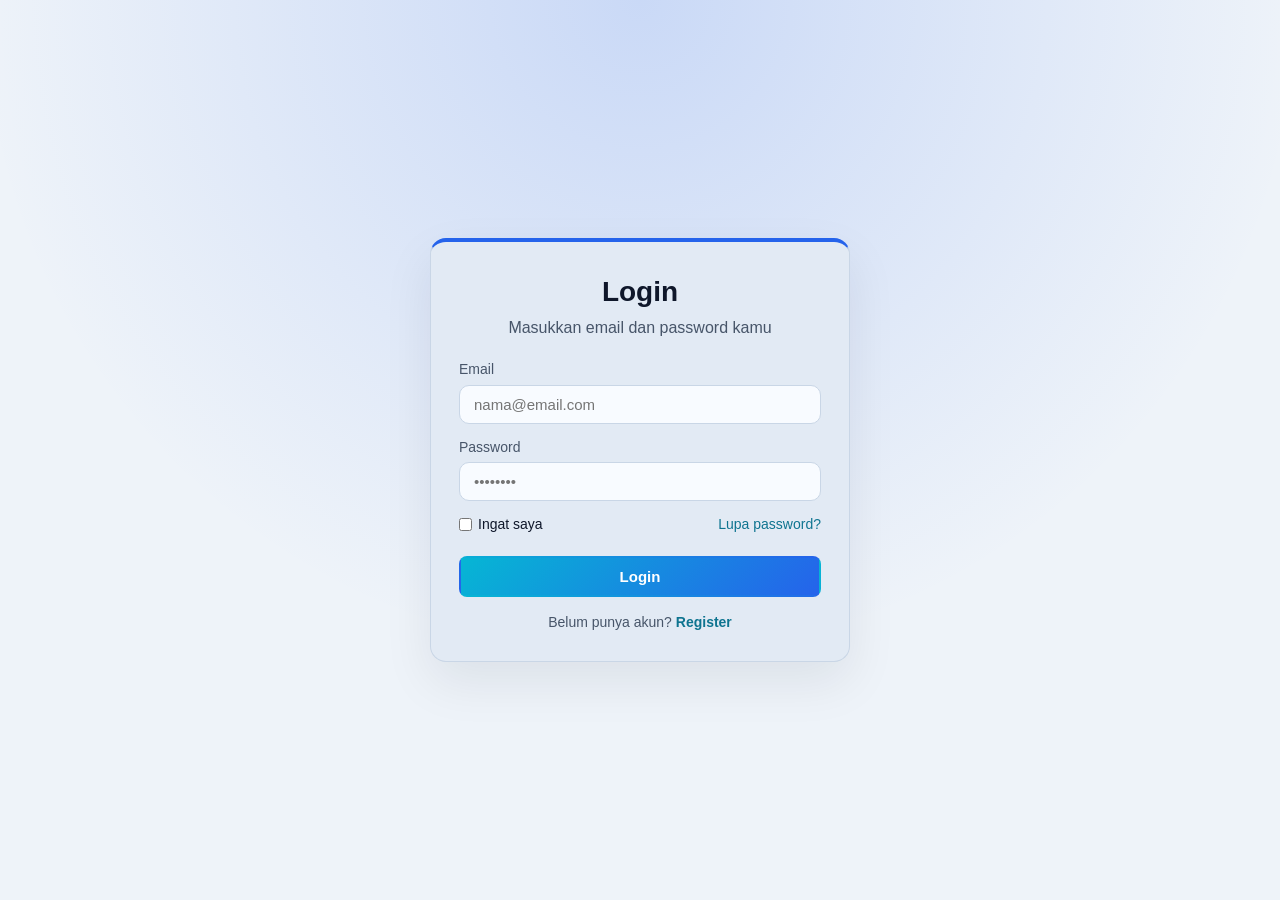
==== login.html @ 0f68f154 "landing page terbaru" ====
<!DOCTYPE html>
<html lang="id">
<head>
  <meta charset="UTF-8">
  <meta name="viewport" content="width=device-width, initial-scale=1.0">
  <title>Login - M.Khairul Umardi Latif</title>
  <link rel="stylesheet" href="style.css?v=5">
</head>
<body class="auth-page">
  <div class="auth-card">
    <h2>Login</h2>
    <p class="subtitle">Masukkan email dan password kamu</p>

    <form action="index.html">
      <div class="form-group">
        <label for="email">Email</label>
        <input type="email" id="email" placeholder="nama@email.com" required>
      </div>
      <div class="form-group">
        <label for="password">Password</label>
        <input type="password" id="password" placeholder="••••••••" required>
      </div>
      <div class="form-row">
        <label class="checkbox"><input type="checkbox"> Ingat saya</label>
        <a href="#">Lupa password?</a>
      </div>
      <button type="submit" class="btn btn-primary btn-block">Login</button>
    </form>

    <p class="switch">Belum punya akun? <a href="register.html">Register</a></p>
  </div>
</body>
</html>
---- style.css ----
/* ===== WARNA ===== */
:root {
  --bg: #eef3f9;       /* latar halaman */
  --white: #ffffff;    /* latar kartu & navbar */
  --border: #d5dfeb;   /* garis tepi */
  --primary: #2563eb;  /* warna utama (biru) */
  --primary-dark: #1d4ed8;
  --text: #0f172a;     /* teks utama */
  --muted: #475569;    /* teks abu */
}

/* ===== DASAR ===== */
* { margin: 0; padding: 0; box-sizing: border-box; }
body {
  font-family: Arial, sans-serif;
  background: var(--bg);
  color: var(--text);
  line-height: 1.6;
  /* supaya footer selalu di paling bawah layar */
  min-height: 100vh;
  display: flex;
  flex-direction: column;
}
a { color: var(--primary); text-decoration: none; }

/* ===== TOMBOL ===== */
.btn {
  display: inline-block;
  padding: 10px 20px;
  border: 2px solid var(--primary);
  border-radius: 8px;
  font-weight: bold;
  font-size: 15px;
  cursor: pointer;
}
.btn-primary { background: var(--primary); color: var(--white); }
.btn-primary:hover { background: var(--primary-dark); border-color: var(--primary-dark); }
.btn-outline { background: transparent; color: var(--primary); }
.btn-outline:hover { background: var(--primary); color: var(--white); }
.btn-block { width: 100%; margin-top: 10px; }

/* ===== NAVBAR ===== */
.navbar {
  display: flex;
  justify-content: flex-end; /* tombol Login & Register di kanan */
  align-items: center;
  padding: 16px 8%;
  background: var(--white);
  border-bottom: 1px solid var(--border);
}
.navbar nav { display: flex; gap: 10px; }

/* ===== HERO ===== */
.hero {
  flex: 1; /* isi ruang kosong, footer terdorong ke bawah */
  display: flex;
  flex-direction: column;
  justify-content: center;
  align-items: center;
  text-align: center;
  padding: 80px 8%;
}
.hero h1 { font-size: 40px; margin-bottom: 24px; }

/* ===== FOOTER ===== */
.footer {
  text-align: center;
  padding: 20px;
  background: var(--white);
  border-top: 1px solid var(--border);
  color: var(--muted);
}

/* ===== HALAMAN LOGIN & REGISTER ===== */
.auth-page {
  min-height: 100vh;
  display: flex;
  justify-content: center;
  align-items: center;
  padding: 40px 16px;
  /* cahaya biru tipis di bagian atas */
  background: radial-gradient(circle at top, rgba(37, 99, 235, 0.18), transparent 60%), var(--bg);
}
.auth-card {
  width: 100%;
  max-width: 420px;
  background: #e2eaf4;
  border: 1px solid #c9d6e6;
  border-top: 4px solid var(--primary); /* garis biru di atas kartu */
  border-radius: 16px;
  padding: 28px 28px;
  box-shadow: 0 20px 50px rgba(15, 23, 42, 0.08);
}
.auth-card h2 { font-size: 28px; text-align: center; }
.subtitle { text-align: center; color: var(--muted); margin-bottom: 18px; }
.auth-card a { color: #0e7490; }
.auth-card .switch a { font-weight: bold; }

/* tombol gradasi cyan -> biru */
.auth-card .btn-primary {
  background: linear-gradient(135deg, #06b6d4, #2563eb);
  border-color: transparent;
}

/* ===== FORM ===== */
.form-group { margin-bottom: 12px; }
.form-group label { display: block; margin-bottom: 4px; font-size: 14px; color: var(--muted); }
.form-group input {
  width: 100%;
  padding: 10px 14px;
  background: #f8fbff;
  border: 1px solid #c9d6e6;
  border-radius: 10px;
  font-size: 15px;
}
.form-group input:focus {
  outline: none;
  border-color: var(--primary);
  box-shadow: 0 0 0 3px rgba(37, 99, 235, 0.2);
}
.form-row {
  display: flex;
  justify-content: space-between;
  align-items: center;
  margin-bottom: 10px;
  font-size: 14px;
}
.checkbox { display: flex; align-items: center; gap: 6px; font-size: 14px; margin-bottom: 10px; }
.form-row .checkbox { margin-bottom: 0; }
.switch { text-align: center; margin-top: 14px; font-size: 14px; color: var(--muted); }

/* ===== RESPONSIF (HP) ===== */
@media (max-width: 700px) {
  .navbar { flex-direction: column; gap: 12px; }
  .hero h1 { font-size: 28px; }
}
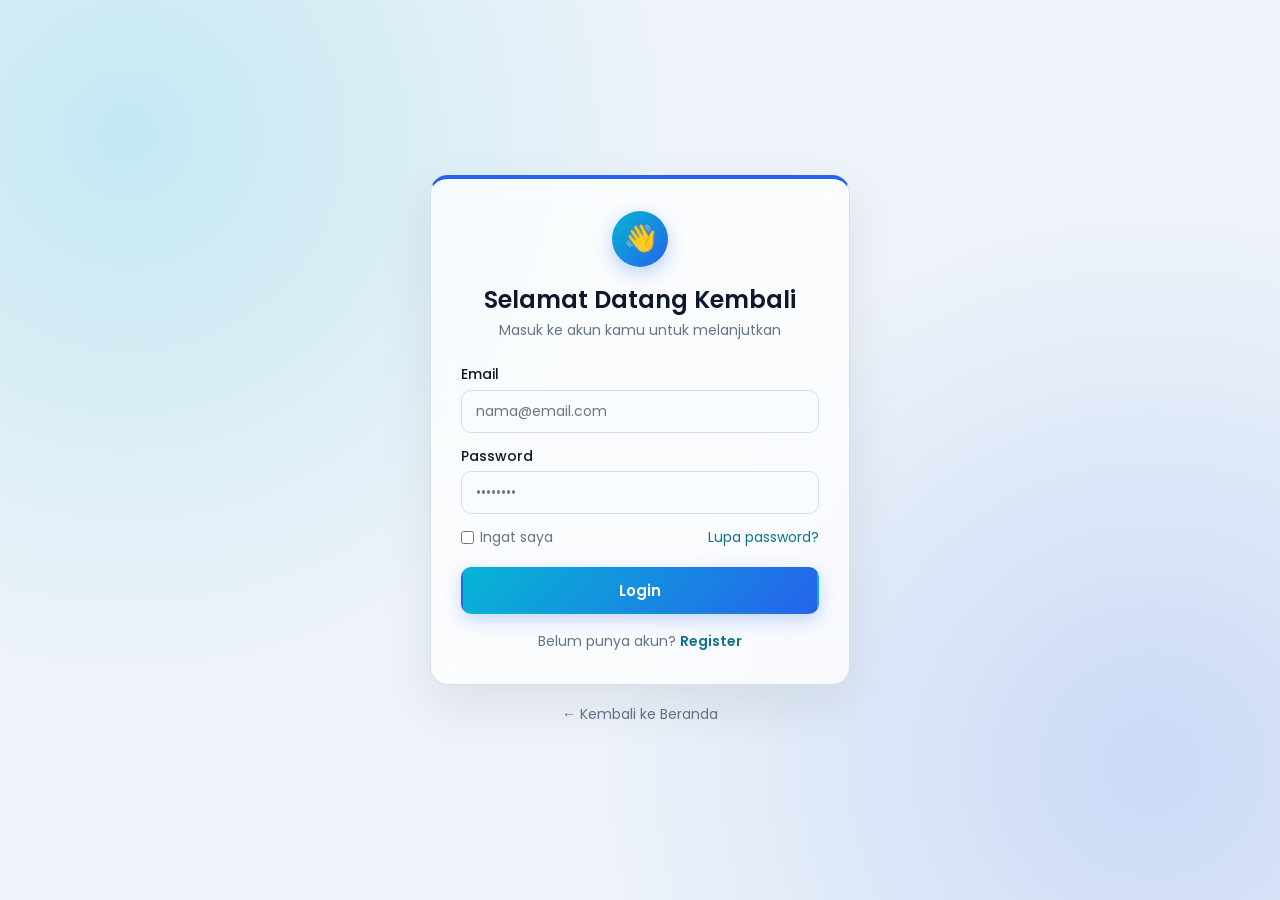
==== commit 39048c3f: "register dan login" ====
--- a/login.html
+++ b/login.html
@@ -4,12 +4,15 @@
   <meta charset="UTF-8">
   <meta name="viewport" content="width=device-width, initial-scale=1.0">
   <title>Login - M.Khairul Umardi Latif</title>
-  <link rel="stylesheet" href="style.css?v=5">
+  <link href="https://fonts.googleapis.com/css2?family=Poppins:wght@400;500;600;700&display=swap" rel="stylesheet">
+  <link rel="stylesheet" href="style.css?v=8">
 </head>
 <body class="auth-page">
+
   <div class="auth-card">
-    <h2>Login</h2>
-    <p class="subtitle">Masukkan email dan password kamu</p>
+    <div class="auth-icon">👋</div>
+    <h2>Selamat Datang Kembali</h2>
+    <p class="subtitle">Masuk ke akun kamu untuk melanjutkan</p>
 
     <form action="index.html">
       <div class="form-group">
@@ -29,5 +32,8 @@
 
     <p class="switch">Belum punya akun? <a href="register.html">Register</a></p>
   </div>
+
+  <a href="index.html" class="back-link">&larr; Kembali ke Beranda</a>
+
 </body>
 </html>
--- a/style.css
+++ b/style.css
@@ -1,51 +1,73 @@
 /* ===== WARNA ===== */
 :root {
-  --bg: #eef3f9;       /* latar halaman */
-  --white: #ffffff;    /* latar kartu & navbar */
-  --border: #d5dfeb;   /* garis tepi */
-  --primary: #2563eb;  /* warna utama (biru) */
-  --primary-dark: #1d4ed8;
-  --text: #0f172a;     /* teks utama */
-  --muted: #475569;    /* teks abu */
+  --bg: #eef3f9;        /* latar halaman */
+  --input: #f8fbff;     /* latar kotak input */
+  --border: #d5dfeb;    /* garis tepi */
+  --primary: #2563eb;   /* biru */
+  --link: #0e7490;      /* warna link */
+  --text: #0f172a;      /* teks utama */
+  --muted: #64748b;     /* teks abu */
+  --gradient: linear-gradient(135deg, #06b6d4, #2563eb); /* cyan -> biru */
 }
 
 /* ===== DASAR ===== */
 * { margin: 0; padding: 0; box-sizing: border-box; }
 body {
-  font-family: Arial, sans-serif;
-  background: var(--bg);
+  font-family: "Poppins", Arial, sans-serif;
   color: var(--text);
   line-height: 1.6;
-  /* supaya footer selalu di paling bawah layar */
+  /* dua cahaya lembut: cyan di kiri atas, biru di kanan bawah */
+  background:
+    radial-gradient(circle at 10% 15%, rgba(6, 182, 212, 0.18), transparent 40%),
+    radial-gradient(circle at 90% 85%, rgba(37, 99, 235, 0.18), transparent 40%),
+    var(--bg);
+  background-attachment: fixed;
+  /* supaya footer selalu di paling bawah */
   min-height: 100vh;
   display: flex;
   flex-direction: column;
 }
-a { color: var(--primary); text-decoration: none; }
+a { color: var(--link); text-decoration: none; }
 
 /* ===== TOMBOL ===== */
 .btn {
   display: inline-block;
-  padding: 10px 20px;
-  border: 2px solid var(--primary);
-  border-radius: 8px;
-  font-weight: bold;
+  padding: 10px 22px;
+  border: 2px solid transparent;
+  border-radius: 10px;
+  font-family: inherit;
+  font-weight: 600;
   font-size: 15px;
   cursor: pointer;
+  transition: 0.3s;
 }
-.btn-primary { background: var(--primary); color: var(--white); }
-.btn-primary:hover { background: var(--primary-dark); border-color: var(--primary-dark); }
-.btn-outline { background: transparent; color: var(--primary); }
-.btn-outline:hover { background: var(--primary); color: var(--white); }
-.btn-block { width: 100%; margin-top: 10px; }
+.btn-primary {
+  background: var(--gradient);
+  color: #fff;
+  box-shadow: 0 6px 18px rgba(37, 99, 235, 0.25);
+}
+.btn-primary:hover {
+  transform: translateY(-2px); /* tombol naik sedikit */
+  box-shadow: 0 10px 24px rgba(37, 99, 235, 0.35);
+}
+.btn-outline {
+  background: rgba(255, 255, 255, 0.6);
+  border-color: var(--primary);
+  color: var(--primary);
+}
+.btn-outline:hover { background: var(--primary); color: #fff; }
+.btn-lg { padding: 14px 30px; font-size: 16px; }
+.btn-block { width: 100%; margin-top: 8px; }
 
 /* ===== NAVBAR ===== */
 .navbar {
+  position: sticky;
+  top: 0;
   display: flex;
-  justify-content: flex-end; /* tombol Login & Register di kanan */
-  align-items: center;
+  justify-content: flex-end; /* tombol di kanan */
   padding: 16px 8%;
-  background: var(--white);
+  background: rgba(255, 255, 255, 0.6);
+  backdrop-filter: blur(10px); /* efek kaca buram */
   border-bottom: 1px solid var(--border);
 }
 .navbar nav { display: flex; gap: 10px; }
@@ -60,63 +82,89 @@
   text-align: center;
   padding: 80px 8%;
 }
-.hero h1 { font-size: 40px; margin-bottom: 24px; }
+.badge {
+  padding: 6px 16px;
+  border-radius: 50px;
+  background: rgba(6, 182, 212, 0.1);
+  border: 1px solid rgba(6, 182, 212, 0.35);
+  color: var(--link);
+  font-size: 14px;
+  font-weight: 500;
+  margin-bottom: 24px;
+}
+.hero h1 {
+  font-size: 52px;
+  font-weight: 700;
+  line-height: 1.2;
+  letter-spacing: -1px;
+  margin-bottom: 36px;
+}
+.gradient-text {
+  background: var(--gradient);
+  -webkit-background-clip: text;
+  background-clip: text;
+  color: transparent;
+}
+.hero-buttons { display: flex; gap: 14px; flex-wrap: wrap; justify-content: center; }
 
 /* ===== FOOTER ===== */
 .footer {
   text-align: center;
   padding: 20px;
-  background: var(--white);
   border-top: 1px solid var(--border);
   color: var(--muted);
+  font-size: 14px;
 }
 
 /* ===== HALAMAN LOGIN & REGISTER ===== */
 .auth-page {
-  min-height: 100vh;
-  display: flex;
   justify-content: center;
   align-items: center;
-  padding: 40px 16px;
-  /* cahaya biru tipis di bagian atas */
-  background: radial-gradient(circle at top, rgba(37, 99, 235, 0.18), transparent 60%), var(--bg);
+  padding: 32px 16px;
 }
 .auth-card {
   width: 100%;
   max-width: 420px;
-  background: #e2eaf4;
-  border: 1px solid #c9d6e6;
+  padding: 32px 30px;
+  background: rgba(255, 255, 255, 0.75);
+  backdrop-filter: blur(12px); /* efek kaca buram */
+  border: 1px solid var(--border);
   border-top: 4px solid var(--primary); /* garis biru di atas kartu */
-  border-radius: 16px;
-  padding: 28px 28px;
+  border-radius: 18px;
   box-shadow: 0 20px 50px rgba(15, 23, 42, 0.08);
 }
-.auth-card h2 { font-size: 28px; text-align: center; }
-.subtitle { text-align: center; color: var(--muted); margin-bottom: 18px; }
-.auth-card a { color: #0e7490; }
-.auth-card .switch a { font-weight: bold; }
-
-/* tombol gradasi cyan -> biru */
-.auth-card .btn-primary {
-  background: linear-gradient(135deg, #06b6d4, #2563eb);
-  border-color: transparent;
+.auth-icon {
+  width: 56px;
+  height: 56px;
+  margin: 0 auto 14px;
+  display: flex;
+  justify-content: center;
+  align-items: center;
+  font-size: 26px;
+  border-radius: 50%;
+  background: var(--gradient);
+  box-shadow: 0 6px 18px rgba(37, 99, 235, 0.3);
 }
+.auth-card h2 { text-align: center; font-size: 24px; font-weight: 600; }
+.subtitle { text-align: center; color: var(--muted); font-size: 14px; margin-bottom: 22px; }
 
 /* ===== FORM ===== */
 .form-group { margin-bottom: 12px; }
-.form-group label { display: block; margin-bottom: 4px; font-size: 14px; color: var(--muted); }
+.form-group label { display: block; margin-bottom: 4px; font-size: 14px; font-weight: 500; }
 .form-group input {
   width: 100%;
   padding: 10px 14px;
-  background: #f8fbff;
-  border: 1px solid #c9d6e6;
+  background: var(--input);
+  border: 1px solid var(--border);
   border-radius: 10px;
-  font-size: 15px;
+  font-family: inherit;
+  font-size: 14px;
+  transition: 0.3s;
 }
 .form-group input:focus {
   outline: none;
   border-color: var(--primary);
-  box-shadow: 0 0 0 3px rgba(37, 99, 235, 0.2);
+  box-shadow: 0 0 0 3px rgba(37, 99, 235, 0.15); /* cahaya biru saat diklik */
 }
 .form-row {
   display: flex;
@@ -125,12 +173,24 @@
   margin-bottom: 10px;
   font-size: 14px;
 }
-.checkbox { display: flex; align-items: center; gap: 6px; font-size: 14px; margin-bottom: 10px; }
+.checkbox {
+  display: flex;
+  align-items: center;
+  gap: 6px;
+  font-size: 14px;
+  color: var(--muted);
+  margin-bottom: 10px;
+}
 .form-row .checkbox { margin-bottom: 0; }
-.switch { text-align: center; margin-top: 14px; font-size: 14px; color: var(--muted); }
+.checkbox input { accent-color: var(--primary); }
+.switch { text-align: center; margin-top: 16px; font-size: 14px; color: var(--muted); }
+.switch a { font-weight: 600; }
+.back-link { margin-top: 18px; font-size: 14px; color: var(--muted); }
+.back-link:hover { color: var(--primary); }
 
 /* ===== RESPONSIF (HP) ===== */
 @media (max-width: 700px) {
-  .navbar { flex-direction: column; gap: 12px; }
-  .hero h1 { font-size: 28px; }
+  .navbar { justify-content: center; }
+  .hero h1 { font-size: 32px; }
+  .auth-card { padding: 26px 20px; }
 }
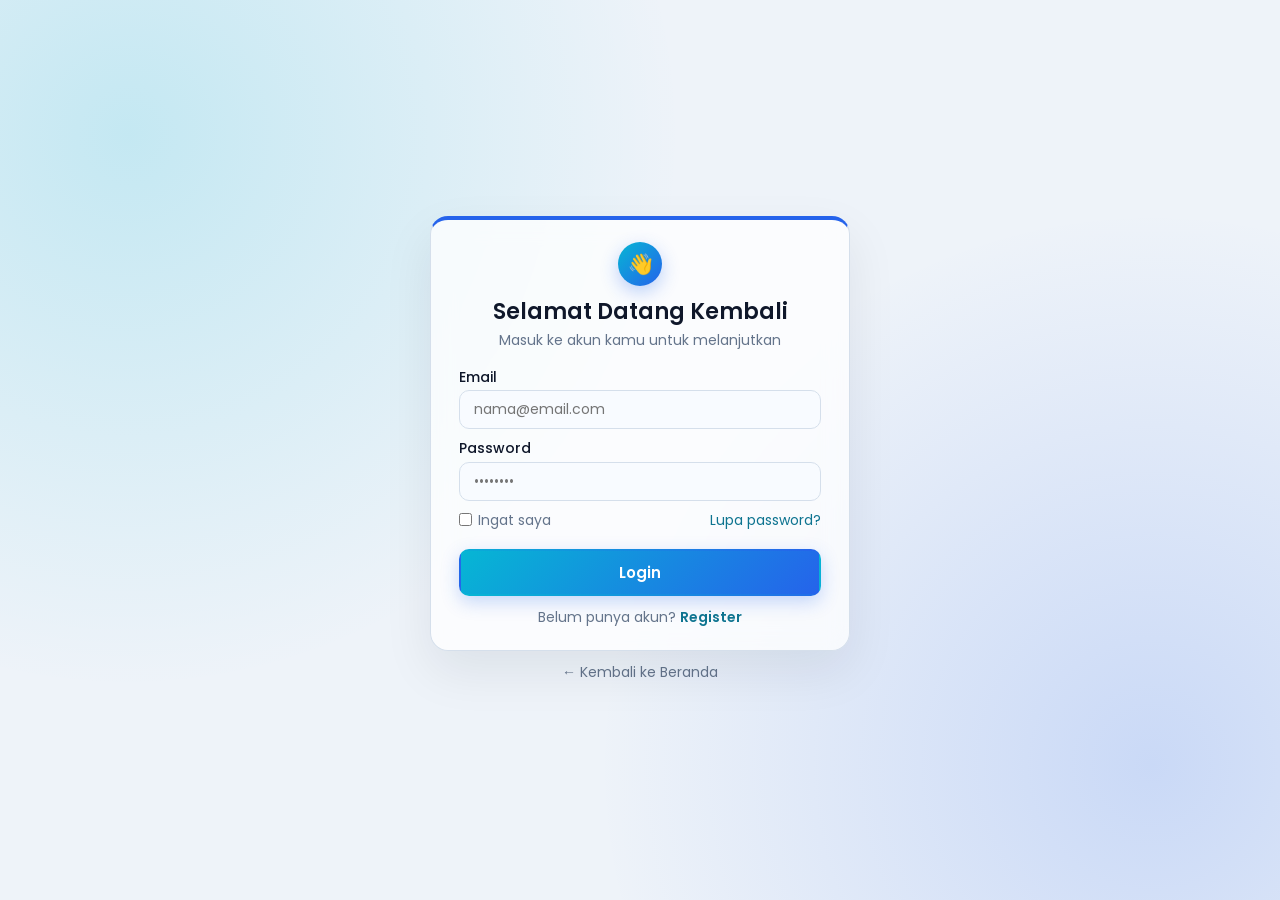
==== commit 4030002e: "register" ====
--- a/login.html
+++ b/login.html
@@ -5,7 +5,7 @@
   <meta name="viewport" content="width=device-width, initial-scale=1.0">
   <title>Login - M.Khairul Umardi Latif</title>
   <link href="https://fonts.googleapis.com/css2?family=Poppins:wght@400;500;600;700&display=swap" rel="stylesheet">
-  <link rel="stylesheet" href="style.css?v=8">
+  <link rel="stylesheet" href="style.css?v=9">
 </head>
 <body class="auth-page">
 
--- a/style.css
+++ b/style.css
@@ -120,12 +120,12 @@
 .auth-page {
   justify-content: center;
   align-items: center;
-  padding: 32px 16px;
+  padding: 16px;
 }
 .auth-card {
   width: 100%;
   max-width: 420px;
-  padding: 32px 30px;
+  padding: 22px 28px;
   background: rgba(255, 255, 255, 0.75);
   backdrop-filter: blur(12px); /* efek kaca buram */
   border: 1px solid var(--border);
@@ -134,26 +134,26 @@
   box-shadow: 0 20px 50px rgba(15, 23, 42, 0.08);
 }
 .auth-icon {
-  width: 56px;
-  height: 56px;
-  margin: 0 auto 14px;
+  width: 44px;
+  height: 44px;
+  margin: 0 auto 8px;
   display: flex;
   justify-content: center;
   align-items: center;
-  font-size: 26px;
+  font-size: 20px;
   border-radius: 50%;
   background: var(--gradient);
   box-shadow: 0 6px 18px rgba(37, 99, 235, 0.3);
 }
-.auth-card h2 { text-align: center; font-size: 24px; font-weight: 600; }
-.subtitle { text-align: center; color: var(--muted); font-size: 14px; margin-bottom: 22px; }
+.auth-card h2 { text-align: center; font-size: 22px; font-weight: 600; }
+.subtitle { text-align: center; color: var(--muted); font-size: 14px; margin-bottom: 14px; }
 
 /* ===== FORM ===== */
-.form-group { margin-bottom: 12px; }
-.form-group label { display: block; margin-bottom: 4px; font-size: 14px; font-weight: 500; }
+.form-group { margin-bottom: 8px; }
+.form-group label { display: block; margin-bottom: 2px; font-size: 14px; font-weight: 500; }
 .form-group input {
   width: 100%;
-  padding: 10px 14px;
+  padding: 8px 14px;
   background: var(--input);
   border: 1px solid var(--border);
   border-radius: 10px;
@@ -183,9 +183,9 @@
 }
 .form-row .checkbox { margin-bottom: 0; }
 .checkbox input { accent-color: var(--primary); }
-.switch { text-align: center; margin-top: 16px; font-size: 14px; color: var(--muted); }
+.switch { text-align: center; margin-top: 10px; font-size: 14px; color: var(--muted); }
 .switch a { font-weight: 600; }
-.back-link { margin-top: 18px; font-size: 14px; color: var(--muted); }
+.back-link { margin-top: 10px; font-size: 14px; color: var(--muted); }
 .back-link:hover { color: var(--primary); }
 
 /* ===== RESPONSIF (HP) ===== */
